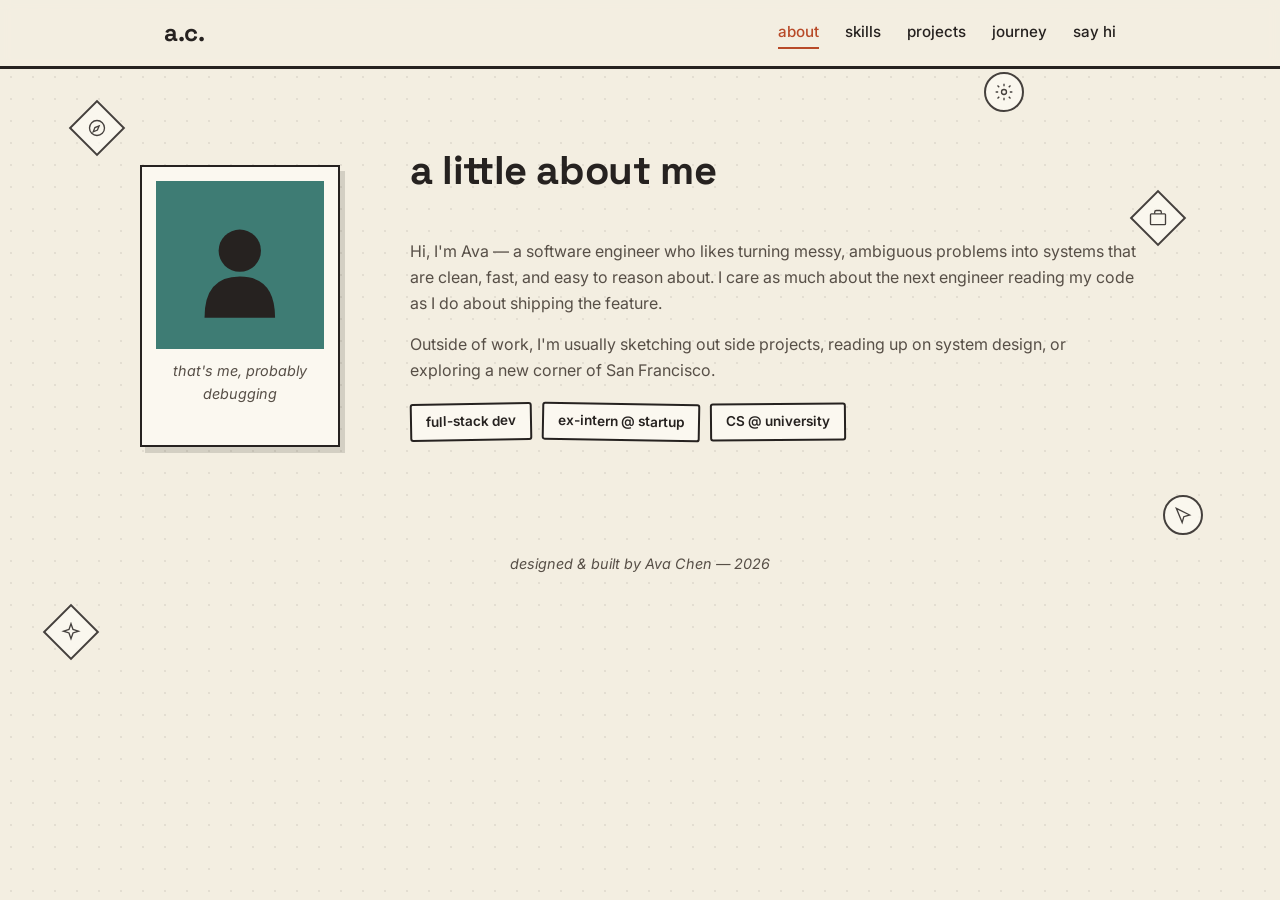
==== about.html @ b829bc17 "Add files via upload" ====
<!DOCTYPE html>
<html lang="en">
<head>
<meta charset="UTF-8">
<meta name="viewport" content="width=device-width, initial-scale=1.0">
<title>About — Ava Chen</title>
<meta name="description" content="Ava Chen — software engineer portfolio">
<link rel="preconnect" href="https://fonts.googleapis.com">
<link rel="preconnect" href="https://fonts.gstatic.com" crossorigin>
<link href="https://fonts.googleapis.com/css2?family=Space+Grotesk:wght@500;700&family=Inter:ital,wght@0,400;0,500;0,600;0,700;1,400;1,500&display=swap" rel="stylesheet">
<link rel="stylesheet" href="style.css">

</head>
<body>

<div class="floaters" aria-hidden="true">
  <span class="floater diamond s1"><svg viewBox="0 0 24 24" fill="none" stroke="#262220" stroke-width="1.6"><circle cx="12" cy="12" r="9"/><path d="M14.5 9.5l-2 5-5 2 2-5z"/></svg></span>
  <span class="floater h1"><svg viewBox="0 0 24 24" fill="none" stroke="#262220" stroke-width="1.6"><circle cx="12" cy="12" r="3"/><path d="M12 2v3M12 19v3M4.2 4.2l2.1 2.1M17.7 17.7l2.1 2.1M2 12h3M19 12h3M4.2 19.8l2.1-2.1M17.7 6.3l2.1-2.1"/></svg></span>
  <span class="floater diamond s2"><svg viewBox="0 0 24 24" fill="none" stroke="#262220" stroke-width="1.6"><rect x="3" y="7" width="18" height="13" rx="1"/><path d="M8 7V5a2 2 0 012-2h4a2 2 0 012 2v2"/></svg></span>
  <span class="floater b1"><svg viewBox="0 0 24 24" fill="none" stroke="#262220" stroke-width="1.6"><path d="M13 2L4 14h6l-1 8 9-12h-6l1-8z"/></svg></span>
  <span class="floater diamond s3"><svg viewBox="0 0 24 24" fill="none" stroke="#262220" stroke-width="1.6"><path d="M12 2l2.4 6.9L21 11l-6.6 2.1L12 20l-2.4-6.9L3 11l6.6-2.1z"/></svg></span>
  <span class="floater h2"><svg viewBox="0 0 24 24" fill="none" stroke="#262220" stroke-width="1.6"><path d="M4 4l16 8-7 2-2 7z"/></svg></span>
</div>

<nav class="tape-nav">
  <div class="nav-inner">
    <a href="index.html" class="nav-logo">a.c.</a>
    <div class="nav-links">
      <a href="about.html" class="active" aria-current="page">about</a>
      <a href="skills.html">skills</a>
      <a href="projects.html">projects</a>
      <a href="journey.html">journey</a>
      <a href="contact.html">say hi</a>
    </div>
  </div>
</nav>

<section id="about" class="section page-section">
  <div class="section-inner about-grid">
    <div class="polaroid pol-rotate-1">
      <div class="polaroid-photo" aria-hidden="true">
        <svg viewBox="0 0 100 100" xmlns="http://www.w3.org/2000/svg">
          <circle cx="50" cy="38" r="18" fill="#262220"/>
          <path d="M20 95 Q20 60 50 60 Q80 60 80 95 Z" fill="#262220"/>
        </svg>
      </div>
      <p class="polaroid-caption">that's me, probably debugging</p>
    </div>
    <div class="about-text">
      <h2 class="handwritten-heading">a little about me</h2>
      <p>Hi, I'm Ava — a software engineer who likes turning messy, ambiguous problems into systems that are clean, fast, and easy to reason about. I care as much about the next engineer reading my code as I do about shipping the feature.</p>
      <p>Outside of work, I'm usually sketching out side projects, reading up on system design, or exploring a new corner of San Francisco.</p>
      <div class="tag-strip">
        <span class="washi-tag">full-stack dev</span>
        <span class="washi-tag">ex-intern @ startup</span>
        <span class="washi-tag">CS @ university</span>
      </div>
    </div>
  </div>
</section>

<footer class="footer">
  <p>designed &amp; built by Ava Chen — <span id="year"></span></p>
</footer>

<script src="script.js"></script>
</body>
</html>
---- style.css ----
/* ============================================
   TOKENS
============================================ */
:root {
  --cream: #F3EEE1;
  --paper: #FBF8F0;
  --coral: #D9633B;
  --coral-dark: #B84A28;
  --teal: #3E7C74;
  --teal-light: #A9CCC4;
  --mustard: #E3A93E;
  --charcoal: #262220;
  --ink-soft: #574F47;
  --line: #DCD2BC;

  --font-display: 'Space Grotesk', sans-serif;
  --font-accent: 'Inter', sans-serif;
  --font-body: 'Inter', sans-serif;
}

* { box-sizing: border-box; }

html {
  scroll-behavior: smooth;
}

@media (prefers-reduced-motion: reduce) {
  html { scroll-behavior: auto; }
  * { animation-duration: 0.01ms !important; animation-iteration-count: 1 !important; transition-duration: 0.01ms !important; }
}

body {
  margin: 0;
  background: var(--cream);
  background-image:
    radial-gradient(circle, rgba(38,34,32,0.08) 1px, transparent 1px);
  background-size: 22px 22px;
  color: var(--charcoal);
  font-family: var(--font-body);
  line-height: 1.6;
  overflow-x: hidden;
}

a { color: inherit; }
h1, h2, h3 { margin: 0; }
img { max-width: 100%; display: block; }

:focus-visible {
  outline: 3px solid var(--coral-dark);
  outline-offset: 3px;
}

/* ============================================
   FLOATING ICON BADGES
============================================ */
.floaters {
  position: fixed;
  inset: 0;
  pointer-events: none;
  z-index: 1;
}
.floater {
  position: absolute;
  opacity: 0;
  display: flex;
  align-items: center;
  justify-content: center;
  width: 40px;
  height: 40px;
  background: var(--paper);
  border: 2px solid var(--charcoal);
  transform-origin: center;
  animation: floaterIn 1s ease forwards, drift 7s ease-in-out infinite;
}
.floater svg { width: 20px; height: 20px; }
.diamond { transform: rotate(45deg); }
.diamond svg { transform: rotate(-45deg); }

.s1 { top: 12%; left: 6%; animation-delay: 0.1s, 1.1s; }
.s2 { top: 22%; right: 8%; animation-delay: 0.4s, 1.4s; }
.s3 { top: 68%; left: 4%; animation-delay: 0.7s, 1.7s; }
.h1 { top: 8%; right: 20%; animation-delay: 0.3s, 1.3s; }
.h2 { top: 55%; right: 6%; animation-delay: 0.6s, 1.6s; }
.b1 { top: 35%; left: 12%; animation-delay: 0.5s, 1.5s; }

@keyframes floaterIn {
  to { opacity: 0.85; }
}
@keyframes drift {
  0%, 100% { transform: translateY(0) rotate(45deg); }
  50% { transform: translateY(-12px) rotate(50deg); }
}
.diamond.s1, .diamond.s2, .diamond.s3, .diamond.h1, .diamond.h2, .diamond.b1 {}
.floater:not(.diamond) {
  border-radius: 50%;
}
@keyframes driftRound {
  0%, 100% { transform: translateY(0) rotate(0deg); }
  50% { transform: translateY(-12px) rotate(-6deg); }
}
.floater:not(.diamond) { animation-name: floaterIn, driftRound; }

/* ============================================
   NAV
============================================ */
.tape-nav {
  position: sticky;
  top: 0;
  z-index: 50;
  background: rgba(243, 238, 225, 0.92);
  backdrop-filter: blur(6px);
  border-bottom: 3px solid var(--charcoal);
}
.nav-inner {
  max-width: 1000px;
  margin: 0 auto;
  padding: 14px 24px;
  display: flex;
  justify-content: space-between;
  align-items: center;
}
.nav-logo {
  font-family: var(--font-display);
  font-size: 1.5rem;
  font-weight: 700;
  color: var(--charcoal);
  text-decoration: none;
  letter-spacing: -0.02em;
}
.nav-links {
  display: flex;
  gap: 26px;
}
.nav-links a {
  text-decoration: none;
  font-family: var(--font-body);
  font-weight: 500;
  font-size: 0.95rem;
  color: var(--charcoal);
  position: relative;
  padding-bottom: 2px;
}
.nav-links a:hover {
  color: var(--coral-dark);
}
.nav-links a::after {
  content: '';
  position: absolute;
  left: 0; right: 0; bottom: -3px;
  height: 2px;
  background: var(--mustard);
  transform: scaleX(0);
  transition: transform 0.2s ease;
}
.nav-links a:hover::after { transform: scaleX(1); }
.nav-links a.active {
  color: var(--coral-dark);
}
.nav-links a.active::after {
  transform: scaleX(1);
  background: var(--coral-dark);
}

.page-section {
  padding-top: 100px;
}

@media (max-width: 640px) {
  .nav-links { gap: 12px; }
  .nav-links a { font-size: 0.82rem; }
}

/* ============================================
   HERO
============================================ */
.hero {
  position: relative;
  padding: 90px 24px 60px;
  text-align: center;
  z-index: 2;
}
.hero-inner {
  max-width: 720px;
  margin: 0 auto;
}
.kicker {
  font-family: var(--font-accent);
  font-style: italic;
  font-weight: 500;
  color: var(--ink-soft);
  font-size: 1.05rem;
  margin: 0 0 18px;
}
.cutout-title {
  display: flex;
  justify-content: center;
  flex-wrap: wrap;
  gap: 6px;
  margin-bottom: 18px;
}
.cutout {
  font-family: var(--font-display);
  font-weight: 700;
  font-size: clamp(2rem, 7vw, 3.6rem);
  letter-spacing: -0.01em;
  color: var(--paper);
  padding: 4px 10px;
  border-radius: 2px;
  border: 2px solid var(--charcoal);
  box-shadow: 3px 3px 0 var(--charcoal);
  transform: rotate(var(--r, -3deg));
}
.cutout:nth-child(1){ --r: -4deg; }
.cutout:nth-child(2){ --r: 3deg; }
.cutout:nth-child(3){ --r: -2deg; }
.cutout:nth-child(5){ --r: 2deg; }
.cutout:nth-child(6){ --r: -3deg; }
.cutout:nth-child(7){ --r: 4deg; }
.cutout:nth-child(8){ --r: -2deg; }
.cutout-gap { flex-basis: 100%; height: 0; }
@media (min-width: 560px) { .cutout-gap { flex-basis: 14px; height: auto; } }

.tape-blue { background: var(--teal-light); color: var(--charcoal); }
.tape-pink { background: var(--coral); color: var(--paper); }
.tape-green { background: var(--teal); color: var(--paper); }
.tape-yellow { background: var(--mustard); color: var(--charcoal); }

.hero-sub {
  font-family: var(--font-body);
  font-weight: 500;
  font-size: 1.2rem;
  color: var(--ink-soft);
  margin: 0 0 30px;
}

.sticky-note {
  display: inline-block;
  background: var(--paper);
  color: var(--charcoal);
  font-family: var(--font-accent);
  font-style: italic;
  font-weight: 500;
  font-size: 1rem;
  padding: 18px 22px;
  max-width: 380px;
  border: 2px dashed var(--coral-dark);
  box-shadow: 3px 4px 0 rgba(38,34,32,0.12);
  margin-bottom: 34px;
}
.note-rotate-1 { transform: rotate(-1.5deg); }
.sticky-note p { margin: 0; }

.btn-stamp {
  display: inline-block;
  font-family: var(--font-display);
  font-weight: 700;
  font-size: 1.05rem;
  text-decoration: none;
  color: var(--paper);
  background: var(--charcoal);
  border: 2px solid var(--charcoal);
  border-radius: 4px;
  padding: 16px 26px;
  transform: rotate(-1deg);
  transition: transform 0.2s ease, background 0.2s ease;
}
.btn-stamp:hover {
  transform: rotate(0deg) scale(1.03);
  background: var(--coral-dark);
  border-color: var(--coral-dark);
}

.washi-strip {
  height: 12px;
  margin-top: 50px;
  background: repeating-linear-gradient(
    45deg,
    var(--teal),
    var(--teal) 12px,
    var(--mustard) 12px,
    var(--mustard) 24px
  );
  opacity: 0.75;
}

/* ============================================
   SECTIONS (generic)
============================================ */
.section {
  position: relative;
  padding: 70px 24px;
  z-index: 2;
}
.section-alt {
  background: rgba(62, 124, 116, 0.08);
  border-top: 2px solid var(--line);
  border-bottom: 2px solid var(--line);
}
.section-inner {
  max-width: 1000px;
  margin: 0 auto;
}
.handwritten-heading {
  font-family: var(--font-display);
  font-weight: 700;
  letter-spacing: -0.01em;
  font-size: clamp(1.8rem, 4.5vw, 2.5rem);
  color: var(--charcoal);
  margin-bottom: 36px;
}
.handwritten-heading.center { text-align: center; }
.section-sub {
  text-align: center;
  font-family: var(--font-accent);
  font-style: italic;
  font-size: 1.02rem;
  color: var(--ink-soft);
  margin-top: -22px;
  margin-bottom: 40px;
}

/* ============================================
   ABOUT
============================================ */
.about-grid {
  display: grid;
  grid-template-columns: 220px 1fr;
  gap: 50px;
  align-items: center;
}
@media (max-width: 700px) {
  .about-grid { grid-template-columns: 1fr; justify-items: center; text-align: center; }
}

.polaroid {
  background: var(--paper);
  padding: 14px 14px 40px;
  border: 2px solid var(--charcoal);
  box-shadow: 5px 6px 0 rgba(38,34,32,0.15);
  width: 200px;
}
.pol-rotate-1 { transform: rotate(-3deg); }
.polaroid-photo {
  background: var(--teal);
  aspect-ratio: 1;
  display: flex;
  align-items: center;
  justify-content: center;
  overflow: hidden;
}
.polaroid-photo svg { width: 70%; height: 70%; }
.polaroid-caption {
  font-family: var(--font-accent);
  font-style: italic;
  text-align: center;
  margin: 10px 0 0;
  font-size: 0.9rem;
  color: var(--ink-soft);
}

.about-text p { margin: 0 0 16px; color: var(--ink-soft); }
.tag-strip {
  display: flex;
  gap: 10px;
  flex-wrap: wrap;
  margin-top: 20px;
}
@media (max-width: 700px) { .tag-strip { justify-content: center; } }
.washi-tag {
  font-family: var(--font-body);
  font-weight: 600;
  font-size: 0.85rem;
  background: var(--paper);
  border: 2px solid var(--charcoal);
  color: var(--charcoal);
  padding: 6px 14px;
  border-radius: 3px;
  transform: rotate(-1deg);
}
.washi-tag:nth-child(2) { transform: rotate(1deg); }
.washi-tag:nth-child(3) { transform: rotate(-0.5deg); }

/* ============================================
   SKILLS
============================================ */
.skills-grid {
  display: grid;
  grid-template-columns: repeat(auto-fit, minmax(220px, 1fr));
  gap: 26px;
}
.skill-card {
  background: var(--paper);
  border: 2px solid var(--charcoal);
  border-radius: 4px;
  padding: 26px 22px;
  position: relative;
  transition: transform 0.2s ease, box-shadow 0.2s ease;
  box-shadow: 4px 4px 0 rgba(38,34,32,0.1);
}
.tilt-a { transform: rotate(-0.8deg); }
.tilt-b { transform: rotate(0.8deg); }
.skill-card:hover { transform: rotate(0deg) translateY(-4px); box-shadow: 5px 6px 0 rgba(38,34,32,0.15); }
.skill-sticker {
  display: flex;
  align-items: center;
  justify-content: center;
  width: 38px;
  height: 38px;
  background: var(--charcoal);
  border-radius: 50%;
  margin-bottom: 14px;
}
.skill-sticker svg { width: 20px; height: 20px; stroke: var(--paper); }
.skill-card h3 {
  font-family: var(--font-display);
  font-weight: 700;
  font-size: 1.15rem;
  color: var(--charcoal);
  margin-bottom: 14px;
}
.pill-row { display: flex; flex-wrap: wrap; gap: 8px; }
.pill {
  font-size: 0.85rem;
  font-weight: 500;
  background: var(--cream);
  border: 1px solid var(--line);
  color: var(--ink-soft);
  padding: 5px 12px;
  border-radius: 20px;
}
.pill.mini { font-size: 0.75rem; padding: 4px 10px; }

.link-card {
  text-decoration: none;
  color: var(--charcoal);
  cursor: pointer;
}
.link-card-desc {
  margin: 0;
  font-size: 0.9rem;
  color: var(--ink-soft);
}
.link-card:hover {
  transform: rotate(0deg) translateY(-4px);
  box-shadow: 5px 6px 0 rgba(38,34,32,0.15);
}

/* ============================================
   PROJECTS
============================================ */
.projects-grid {
  display: grid;
  grid-template-columns: repeat(auto-fit, minmax(270px, 1fr));
  gap: 40px;
}
.proj-polaroid {
  background: var(--paper);
  padding: 16px 16px 22px;
  border: 2px solid var(--charcoal);
  box-shadow: 5px 6px 0 rgba(38,34,32,0.15);
  position: relative;
  transition: transform 0.25s ease, box-shadow 0.25s ease;
}
.rotate-1 { transform: rotate(-1.5deg); }
.rotate-2 { transform: rotate(1deg); }
.rotate-3 { transform: rotate(-0.8deg); }
.proj-polaroid:hover {
  transform: rotate(0deg) translateY(-6px);
  box-shadow: 6px 9px 0 rgba(38,34,32,0.2);
}
.tape-corner {
  position: absolute;
  top: -10px;
  left: 50%;
  transform: translateX(-50%) rotate(-2deg);
  width: 70px;
  height: 22px;
  background: var(--mustard);
  border: 1px solid rgba(38,34,32,0.2);
}
.proj-photo {
  aspect-ratio: 16/10;
  margin-bottom: 14px;
  background-size: cover;
  background-position: center;
  border: 1px solid var(--charcoal);
}
.proj-photo-1 { background: repeating-linear-gradient(135deg, var(--teal), var(--teal) 14px, var(--teal-light) 14px, var(--teal-light) 28px); }
.proj-photo-2 { background: repeating-linear-gradient(135deg, var(--coral), var(--coral) 14px, var(--mustard) 14px, var(--mustard) 28px); }
.proj-photo-3 { background: repeating-linear-gradient(135deg, var(--charcoal), var(--charcoal) 14px, var(--teal-light) 14px, var(--teal-light) 28px); }
.proj-polaroid h3 {
  font-family: var(--font-display);
  font-weight: 700;
  font-size: 1.2rem;
  color: var(--charcoal);
  margin-bottom: 8px;
}
.proj-polaroid p {
  font-size: 0.92rem;
  color: var(--ink-soft);
  margin: 0 0 14px;
}
.pill-row.small { margin-bottom: 16px; }
.proj-links { display: flex; gap: 12px; }
.stamp-link {
  font-family: var(--font-body);
  font-weight: 600;
  font-size: 0.9rem;
  text-decoration: none;
  color: var(--charcoal);
  border: 2px solid var(--charcoal);
  padding: 6px 14px;
  border-radius: 3px;
  transition: background 0.2s ease, color 0.2s ease;
}
.stamp-link:hover { background: var(--charcoal); color: var(--paper); }

/* ============================================
   TIMELINE
============================================ */
.timeline {
  position: relative;
  max-width: 640px;
  margin: 0 auto;
  padding-left: 24px;
  border-left: 3px solid var(--charcoal);
}
.timeline-item {
  position: relative;
  margin-bottom: 40px;
  padding-left: 20px;
}
.timeline-item:last-child { margin-bottom: 0; }
.timeline-tape {
  position: absolute;
  left: -32px;
  top: 6px;
  width: 16px;
  height: 16px;
  background: var(--mustard);
  border: 2px solid var(--charcoal);
  border-radius: 50%;
  box-shadow: 0 0 0 4px var(--cream);
}
.timeline-card {
  background: var(--paper);
  border: 2px solid var(--charcoal);
  border-radius: 4px;
  padding: 18px 20px;
}
.timeline-date {
  font-family: var(--font-display);
  font-weight: 700;
  color: var(--coral-dark);
  font-size: 0.95rem;
}
.timeline-card h3 {
  font-family: var(--font-display);
  font-weight: 700;
  font-size: 1.15rem;
  margin: 4px 0 8px;
}
.timeline-card p { margin: 0; font-size: 0.92rem; color: var(--ink-soft); }

/* ============================================
   CONTACT / POSTCARD
============================================ */
.postcard-section { padding-bottom: 90px; }
.postcard {
  background: var(--paper);
  border: 2px solid var(--charcoal);
  border-radius: 6px;
  display: grid;
  grid-template-columns: 1.4fr 1fr;
  box-shadow: 6px 8px 0 rgba(38,34,32,0.15);
  overflow: hidden;
}
@media (max-width: 640px) {
  .postcard { grid-template-columns: 1fr; }
}
.postcard-left {
  padding: 40px;
}
.postcard-left p {
  color: var(--ink-soft);
  margin: 14px 0 24px;
}
.postcard-links {
  display: flex;
  gap: 12px;
  flex-wrap: wrap;
}
.postcard-right {
  background: repeating-linear-gradient(
    -45deg, transparent, transparent 8px, rgba(38,34,32,0.05) 8px, rgba(38,34,32,0.05) 16px
  );
  border-left: 2px solid var(--charcoal);
  padding: 30px;
  display: flex;
  flex-direction: column;
  align-items: flex-end;
  justify-content: space-between;
}
@media (max-width: 640px) {
  .postcard-right { border-left: none; border-top: 2px solid var(--charcoal); align-items: flex-start; }
}
.stamp {
  width: 56px;
  height: 66px;
  border: 3px dashed var(--charcoal);
  display: flex;
  align-items: center;
  justify-content: center;
  color: var(--coral-dark);
}
.stamp svg { width: 24px; height: 24px; }
.postcard-lines { display: flex; flex-direction: column; gap: 10px; width: 100%; }
.postcard-lines span {
  display: block;
  height: 1px;
  background: var(--line);
  width: 70%;
  margin-left: auto;
}
@media (max-width: 640px) {
  .postcard-lines span { margin-left: 0; }
}

/* ============================================
   FOOTER
============================================ */
.footer {
  text-align: center;
  padding: 26px;
  font-family: var(--font-accent);
  font-style: italic;
  color: var(--ink-soft);
  font-size: 0.9rem;
}
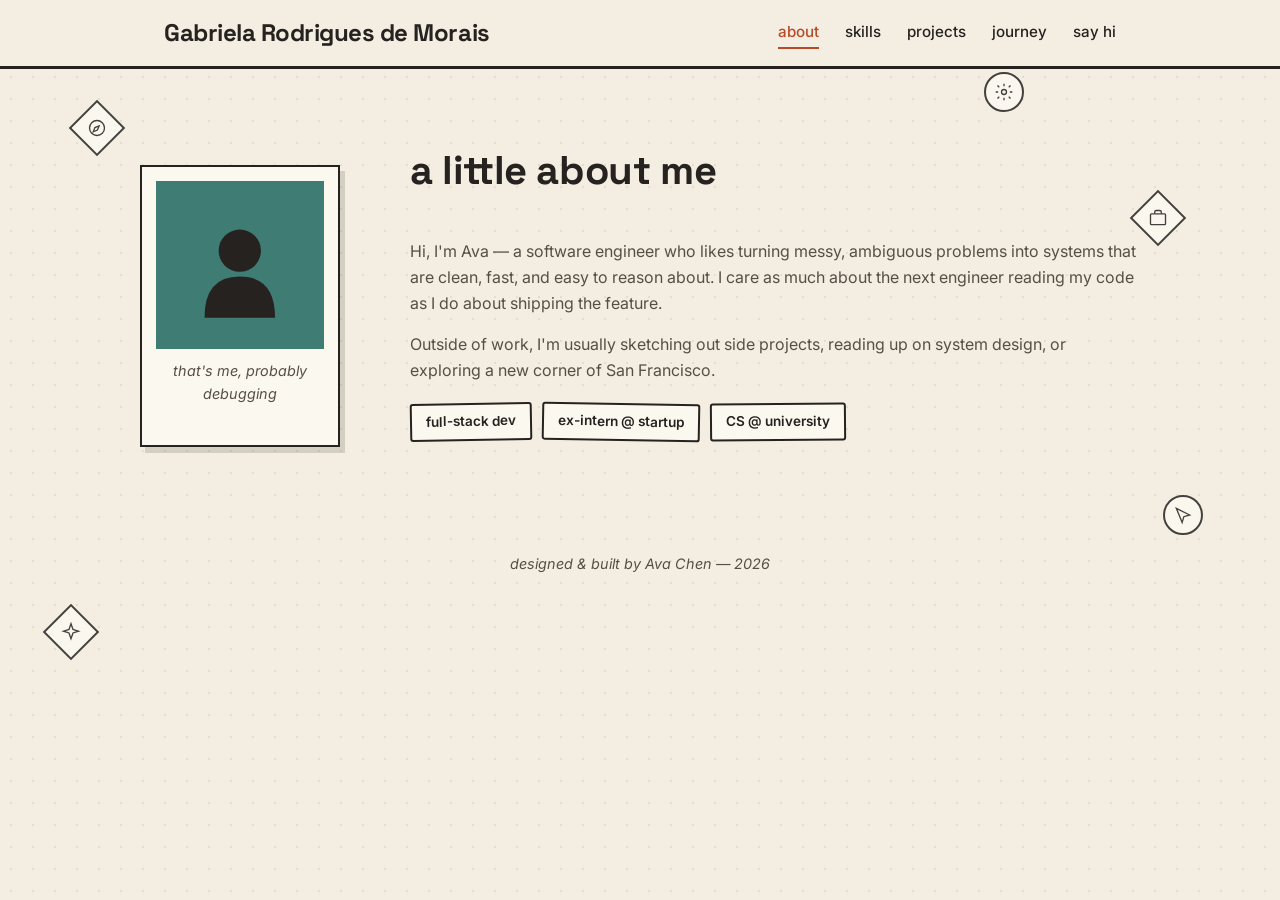
==== commit 66d53d2e: "Update about.html" ====
--- a/about.html
+++ b/about.html
@@ -4,7 +4,7 @@
 <meta charset="UTF-8">
 <meta name="viewport" content="width=device-width, initial-scale=1.0">
 <title>About — Ava Chen</title>
-<meta name="description" content="Ava Chen — software engineer portfolio">
+<meta name="description" content="Gabriela Rodrigues de Morais - CS portfolio">
 <link rel="preconnect" href="https://fonts.googleapis.com">
 <link rel="preconnect" href="https://fonts.gstatic.com" crossorigin>
 <link href="https://fonts.googleapis.com/css2?family=Space+Grotesk:wght@500;700&family=Inter:ital,wght@0,400;0,500;0,600;0,700;1,400;1,500&display=swap" rel="stylesheet">
@@ -24,7 +24,7 @@
 
 <nav class="tape-nav">
   <div class="nav-inner">
-    <a href="index.html" class="nav-logo">a.c.</a>
+    <a href="index.html" class="nav-logo">Gabriela Rodrigues de Morais</a>
     <div class="nav-links">
       <a href="about.html" class="active" aria-current="page">about</a>
       <a href="skills.html">skills</a>
